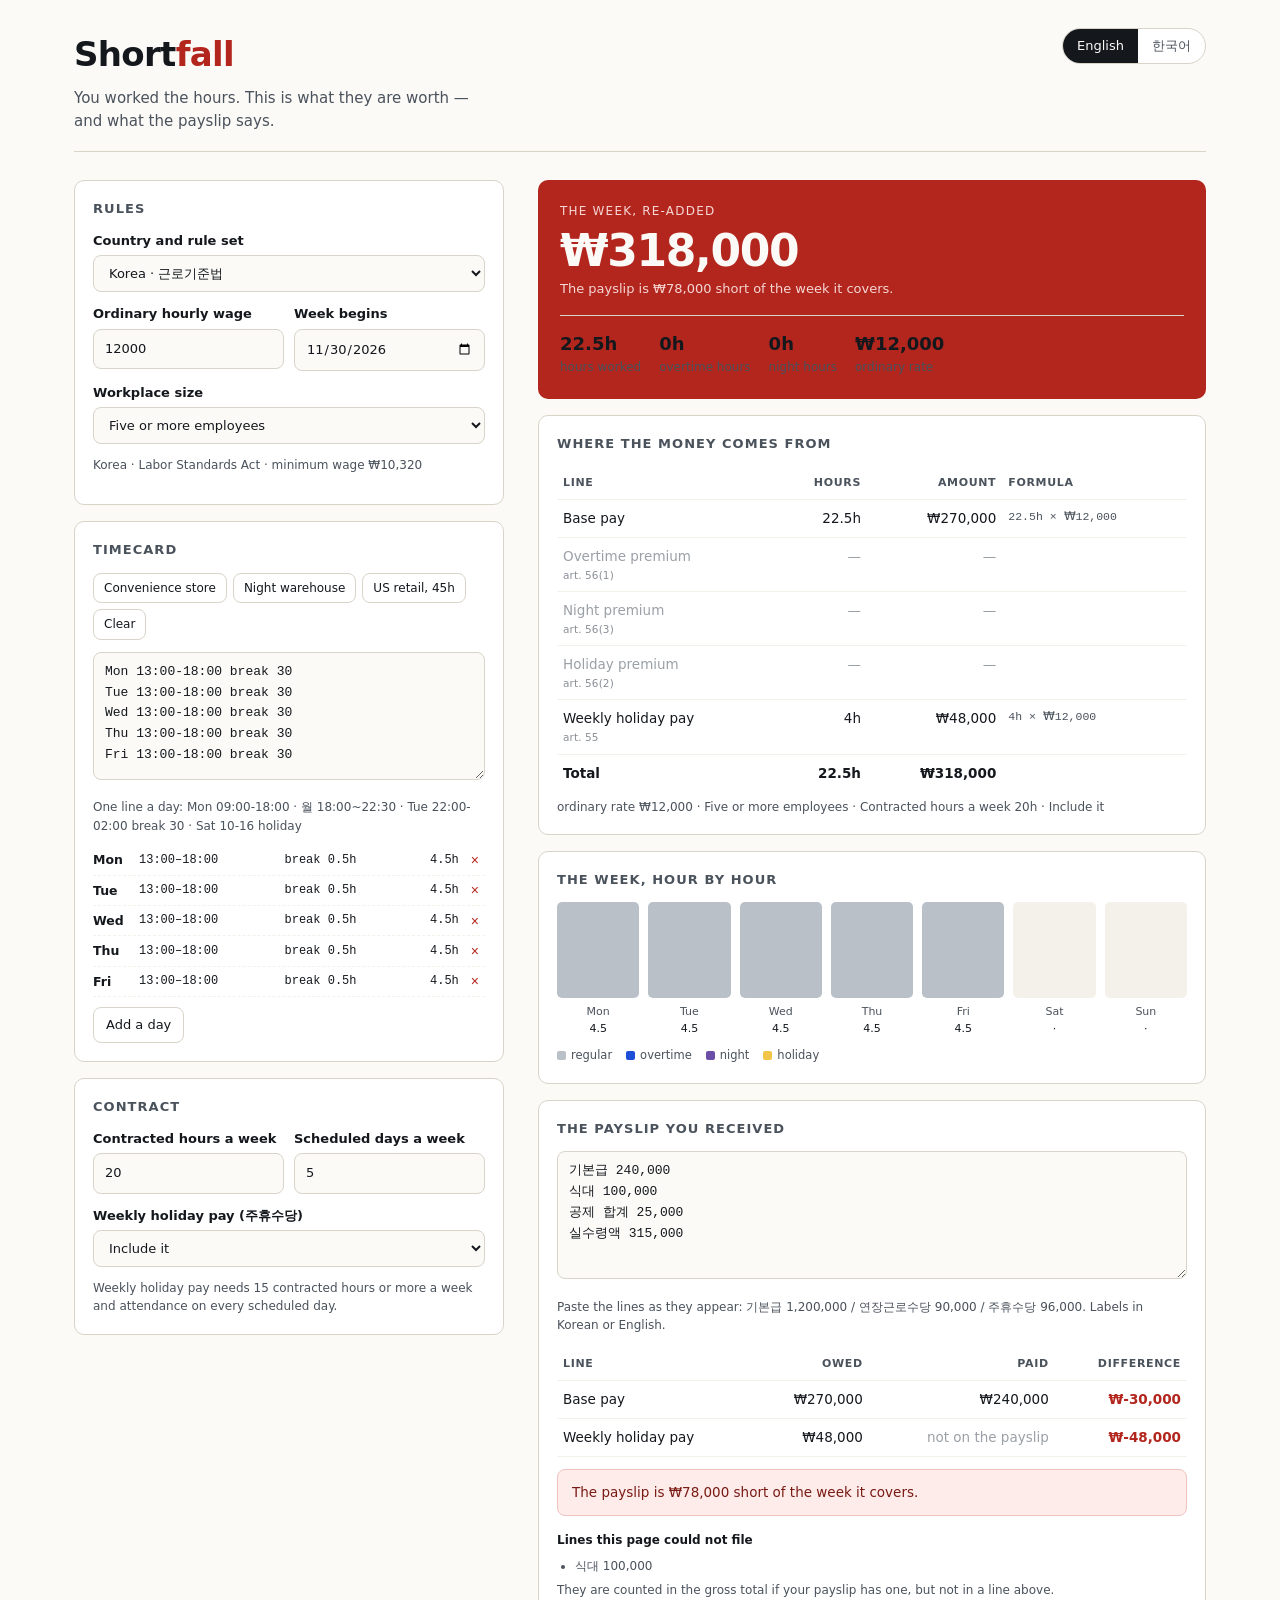
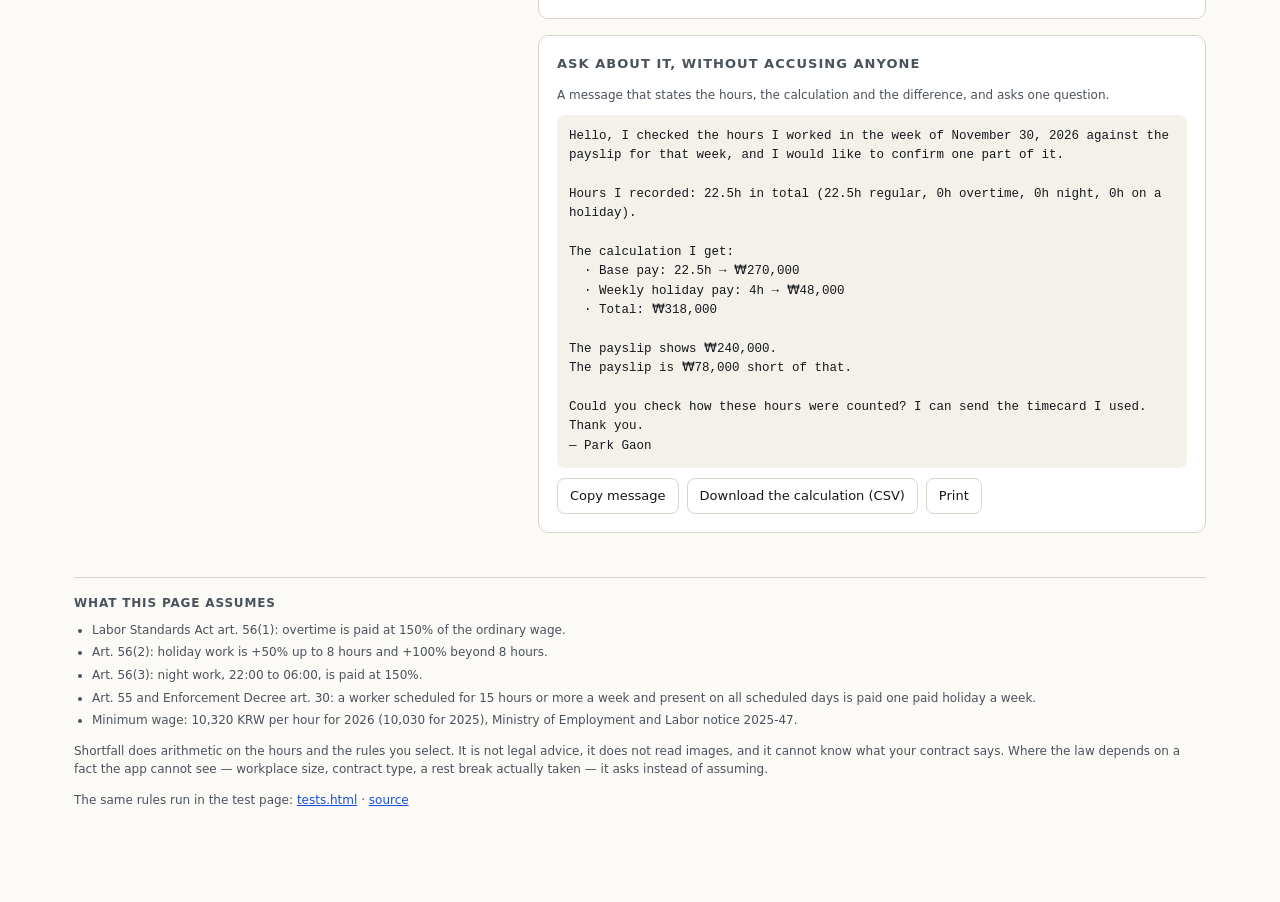
==== docs/index.html @ fe09cc5b "Bump module version after the payslip change deployed" ====
<!doctype html>
<html lang="en">
<head>
<meta charset="utf-8">
<meta name="viewport" content="width=device-width, initial-scale=1">
<title>Shortfall — the payslip, re-added</title>
<meta name="description" content="Check a week of hours against the payslip. Korea's Labor Standards Act and the US FLSA, computed in the browser, with the formula behind every number.">
<link rel="stylesheet" href="styles.css">
<link rel="icon" href="data:image/svg+xml,<svg xmlns='http://www.w3.org/2000/svg' viewBox='0 0 100 100'><rect width='100' height='100' fill='%2314181d'/><text x='50' y='72' font-size='64' text-anchor='middle' fill='%23f2c64a' font-family='monospace'>S</text></svg>">
</head>
<body>
<div class="wrap">

  <header class="top">
    <div class="brand">
      <h1>Short<span>fall</span></h1>
      <p data-t="tagline">You worked the hours. This is what they are worth — and what the payslip says.</p>
    </div>
    <div class="lang" role="group" aria-label="Language">
      <button type="button" data-lang="en" aria-pressed="true">English</button>
      <button type="button" data-lang="ko" aria-pressed="false">한국어</button>
    </div>
  </header>

  <main class="grid">

    <!-- ───────────── left: what happened ───────────── -->
    <div class="left">

      <section class="card">
        <h2 data-t="rules_title">Rules</h2>
        <label class="field">
          <strong data-t="country">Country and rule set</strong>
          <select id="country">
            <option value="kr">Korea · 근로기준법</option>
            <option value="us">United States · FLSA</option>
          </select>
        </label>
        <div class="row">
          <label class="field">
            <strong data-t="rate">Ordinary hourly wage</strong>
            <input id="rate" type="text" inputmode="decimal" value="12000" autocomplete="off">
          </label>
          <label class="field">
            <strong data-t="week_start">Week begins</strong>
            <input id="weekStart" type="date">
          </label>
        </div>
        <label class="field" id="sizeField">
          <strong data-t="size">Workplace size</strong>
          <select id="size">
            <option value="five" data-t-opt="size_five">Five or more employees</option>
            <option value="under" data-t-opt="size_under">Fewer than five</option>
          </select>
        </label>
        <p class="rules-note" id="rulesNote"></p>
      </section>

      <section class="card">
        <h2 data-t="timecard">Timecard</h2>
        <div class="presets">
          <button type="button" class="ghost" data-preset="store" data-t="preset_store">Convenience store</button>
          <button type="button" class="ghost" data-preset="night" data-t="preset_night">Night warehouse</button>
          <button type="button" class="ghost" data-preset="us" data-t="preset_us">US retail, 45h</button>
          <button type="button" class="ghost" data-preset="clear" data-t="preset_clear">Clear</button>
        </div>
        <label class="field">
          <textarea id="timecard" spellcheck="false" aria-label="Timecard"></textarea>
        </label>
        <p class="hint" data-t="timecard_hint">One line a day: Mon 09:00-18:00 · 월 18:00~22:30 · Tue 22:00-02:00 break 30 · Sat 10-16 holiday</p>
        <div class="problems" id="problems" aria-live="polite"></div>
        <div class="rows" id="rows"></div>
        <div class="actions">
          <button type="button" class="ghost" id="addRow" data-t="add_row">Add a day</button>
        </div>
      </section>

      <section class="card" id="contractCard">
        <h2 data-t="contract">Contract</h2>
        <div class="row">
          <label class="field">
            <strong data-t="contract_hours">Contracted hours a week</strong>
            <input id="contractHours" type="number" min="0" max="60" step="0.5" value="20">
          </label>
          <label class="field">
            <strong data-t="scheduled_days">Scheduled days a week</strong>
            <input id="scheduledDays" type="number" min="1" max="7" step="1" value="4">
          </label>
        </div>
        <label class="field" id="weeklyHolidayField">
          <strong data-t="weekly_holiday">Weekly holiday pay (주휴수당)</strong>
          <select id="weeklyHoliday">
            <option value="yes" data-t-opt="wh_yes">Include it</option>
            <option value="no" data-t-opt="wh_no">Not applicable to me</option>
          </select>
        </label>
        <p class="hint" data-t="contract_hint">Weekly holiday pay needs 15 contracted hours or more a week and attendance on every scheduled day.</p>
      </section>

    </div>

    <!-- ───────────── right: what it is worth ───────────── -->
    <div class="right">

      <div class="hero" id="hero">
        <div class="kicker" data-t="hero_kicker">The week, re-added</div>
        <div class="amount" id="heroAmount">—</div>
        <div class="sub" id="heroSub"></div>
        <div class="statline">
          <div><b id="statHours">—</b><span data-t="stat_hours">hours worked</span></div>
          <div><b id="statOt">—</b><span data-t="stat_ot">overtime hours</span></div>
          <div><b id="statNight">—</b><span data-t="stat_night">night hours</span></div>
          <div><b id="statRate">—</b><span data-t="stat_rate">ordinary rate</span></div>
        </div>
      </div>

      <div id="flags" style="margin-top:16px"></div>

      <section class="card" style="margin-top:16px">
        <h2 data-t="breakdown">Where the money comes from</h2>
        <table>
          <thead>
            <tr>
              <th data-t="th_line">Line</th>
              <th class="num" data-t="th_hours">Hours</th>
              <th class="num" data-t="th_amount">Amount</th>
              <th data-t="th_formula">Formula</th>
            </tr>
          </thead>
          <tbody id="breakdown"></tbody>
        </table>
        <p class="hint" id="assumptionsLine"></p>
      </section>

      <section class="card">
        <h2 data-t="week_chart">The week, hour by hour</h2>
        <div class="days" id="days"></div>
        <div class="legend">
          <span style="--c:#b9c0c8" data-t="leg_regular">regular</span>
          <span style="--c:#1d4ed8" data-t="leg_overtime">overtime</span>
          <span style="--c:#6b4ea8" data-t="leg_night">night</span>
          <span style="--c:#f2c64a" data-t="leg_holiday">holiday</span>
        </div>
      </section>

      <section class="card">
        <h2 data-t="payslip">The payslip you received</h2>
        <label class="field">
          <textarea id="payslip" spellcheck="false" aria-label="Payslip"></textarea>
        </label>
        <p class="hint" data-t="payslip_hint">Paste the lines as they appear: 기본급 1,200,000 / 연장근로수당 90,000 / 주휴수당 96,000. Labels in Korean or English.</p>
        <div id="compareWrap"></div>
        <div id="unreadWrap"></div>
      </section>

      <section class="card">
        <h2 data-t="message">Ask about it, without accusing anyone</h2>
        <p class="hint" data-t="message_hint">A message that states the hours, the calculation and the difference, and asks one question.</p>
        <div class="letter" id="letter"></div>
        <div class="actions">
          <button type="button" class="ghost" id="copyLetter" data-t="copy">Copy message</button>
          <button type="button" class="ghost" id="downloadCsv" data-t="csv">Download the calculation (CSV)</button>
          <button type="button" class="ghost" id="printPage" data-t="print">Print</button>
        </div>
      </section>

    </div>
  </main>

  <footer class="foot">
    <h3 data-t="assumptions">What this page assumes</h3>
    <ul id="citations"></ul>
    <p data-t="limits">Shortfall does arithmetic on the hours and the rules you select. It is not legal advice, it does not read images, and it cannot know what your contract says. Where the law depends on a fact the app cannot see — workplace size, contract type, a rest break actually taken — it asks instead of assuming.</p>
    <p><span data-t="tests_label">The same rules run in the test page:</span> <a href="tests.html">tests.html</a> · <a href="https://github.com/qkrrkdhzdl-arch/shortfall">source</a></p>
  </footer>
</div>

<script type="module" src="app.js?v=5"></script>
</body>
</html>
---- docs/styles.css ----
:root {
  --paper: #fbfaf7;
  --paper-2: #f4f1ea;
  --ink: #14181d;
  --ink-soft: #4a525c;
  --rule: #d9d4c8;
  --accent: #1d4ed8;
  --amber: #f2c64a;
  --bad: #b3261e;
  --bad-soft: #fdecea;
  --good: #1b6b45;
  --good-soft: #e8f3ec;
  --radius: 10px;
  --mono: ui-monospace, "SFMono-Regular", "JetBrains Mono", Menlo, Consolas, monospace;
}

* { box-sizing: border-box; }

html, body {
  margin: 0;
  background: var(--paper);
  color: var(--ink);
  font-family: "Inter", "Pretendard", "Apple SD Gothic Neo", "Noto Sans KR", system-ui, -apple-system, sans-serif;
  font-size: 15px;
  line-height: 1.55;
  -webkit-font-smoothing: antialiased;
}

a { color: var(--accent); }

.wrap { max-width: 1180px; margin: 0 auto; padding: 28px 24px 80px; }

/* header */
.top { display: flex; align-items: flex-start; justify-content: space-between; gap: 24px; border-bottom: 1px solid var(--rule); padding-bottom: 18px; }
.brand h1 { margin: 0; font-size: 34px; letter-spacing: -0.02em; font-weight: 700; }
.brand h1 span { color: var(--bad); }
.brand p { margin: 6px 0 0; color: var(--ink-soft); max-width: 44ch; }
.lang { display: inline-flex; border: 1px solid var(--rule); border-radius: 999px; overflow: hidden; background: #fff; }
.lang button { border: 0; background: transparent; padding: 7px 14px; font: inherit; font-size: 13px; cursor: pointer; color: var(--ink-soft); }
.lang button[aria-pressed="true"] { background: var(--ink); color: var(--paper); }

/* layout */
.grid { display: grid; grid-template-columns: 430px minmax(0, 1fr); gap: 34px; margin-top: 28px; align-items: start; }
@media (max-width: 980px) { .grid { grid-template-columns: 1fr; } }

.card { background: #fff; border: 1px solid var(--rule); border-radius: var(--radius); padding: 18px; }
.card + .card { margin-top: 16px; }
.card h2 { font-size: 13px; text-transform: uppercase; letter-spacing: 0.08em; color: var(--ink-soft); margin: 0 0 12px; font-weight: 600; }

label.field { display: block; margin-bottom: 12px; font-size: 13px; color: var(--ink-soft); }
label.field strong { display: block; color: var(--ink); font-weight: 600; font-size: 13px; margin-bottom: 4px; }
input[type="text"], input[type="number"], input[type="date"], select, textarea {
  width: 100%; border: 1px solid var(--rule); border-radius: 8px; background: var(--paper);
  padding: 9px 11px; font: inherit; color: var(--ink);
}
textarea { font-family: var(--mono); font-size: 13px; line-height: 1.6; resize: vertical; min-height: 128px; }
input:focus, select:focus, textarea:focus { outline: 2px solid var(--accent); outline-offset: 1px; background: #fff; }

.row { display: grid; grid-template-columns: 1fr 1fr; gap: 10px; }
.row-3 { display: grid; grid-template-columns: 1fr 1fr 1fr; gap: 10px; }

button.primary {
  width: 100%; border: 0; background: var(--ink); color: var(--paper); font: inherit; font-weight: 600;
  padding: 11px 14px; border-radius: 8px; cursor: pointer;
}
button.primary:hover { background: #000; }
button.ghost { border: 1px solid var(--rule); background: #fff; color: var(--ink); font: inherit; padding: 7px 12px; border-radius: 8px; cursor: pointer; font-size: 13px; }
button.ghost:hover { border-color: var(--ink); }
button.link { border: 0; background: none; color: var(--accent); font: inherit; font-size: 13px; cursor: pointer; padding: 0; text-decoration: underline; }
.actions { display: flex; gap: 8px; flex-wrap: wrap; margin-top: 10px; }

.presets { display: flex; gap: 6px; flex-wrap: wrap; margin-bottom: 12px; }
.presets button { font-size: 12px; padding: 5px 10px; }

/* summary */
.summary { position: sticky; top: 16px; }
.hero { background: var(--ink); color: var(--paper); border-radius: var(--radius); padding: 22px; }
.hero .kicker { font-size: 12px; letter-spacing: 0.1em; text-transform: uppercase; color: #c9c2b2; }
.hero .amount { font-size: 44px; font-weight: 700; letter-spacing: -0.03em; line-height: 1.1; margin: 6px 0 4px; font-variant-numeric: tabular-nums; }
.hero .sub { color: #cfc7b6; font-size: 13px; }
.hero.short { background: var(--bad); }
.hero.short .kicker, .hero.short .sub { color: #f6d7d4; }

.statline { display: flex; gap: 18px; flex-wrap: wrap; margin-top: 16px; border-top: 1px solid var(--rule); padding-top: 14px; }
.statline div { font-size: 12px; color: var(--ink-soft); }
.statline b { display: block; font-size: 18px; color: var(--ink); font-variant-numeric: tabular-nums; }

/* tables */
table { width: 100%; border-collapse: collapse; font-size: 13.5px; }
th, td { text-align: left; padding: 8px 6px; border-bottom: 1px solid var(--paper-2); vertical-align: top; }
th { font-size: 11px; letter-spacing: 0.06em; text-transform: uppercase; color: var(--ink-soft); font-weight: 600; }
td.num, th.num { text-align: right; font-variant-numeric: tabular-nums; }
td.formula { font-family: var(--mono); font-size: 11.5px; color: var(--ink-soft); }
tr.total td { font-weight: 700; border-top: 1px solid var(--ink); border-bottom: 0; }
tr.zero td { color: #9aa0a6; }

/* day bars */
.days { display: grid; grid-template-columns: repeat(7, 1fr); gap: 9px; margin-top: 6px; }
.day { text-align: center; }
.day .bar { height: 96px; display: flex; flex-direction: column-reverse; border-radius: 5px; overflow: hidden; background: var(--paper-2); position: relative; }
.day .bar i { display: block; }
.day .lbl { font-size: 11px; color: var(--ink-soft); margin-top: 5px; }
.day .hrs { font-size: 11px; font-variant-numeric: tabular-nums; color: var(--ink); }
.seg-regular { background: #b9c0c8; }
.seg-overtime { background: var(--accent); }
.seg-night { background: #6b4ea8; }
.seg-holiday { background: var(--amber); }
.legend { display: flex; gap: 14px; flex-wrap: wrap; font-size: 11.5px; color: var(--ink-soft); margin-top: 10px; }
.legend span::before { content: ""; display: inline-block; width: 9px; height: 9px; border-radius: 2px; margin-right: 5px; vertical-align: -1px; background: var(--c); }

/* flags */
.flag { border-left: 3px solid var(--amber); background: #fffaf0; padding: 9px 12px; border-radius: 0 8px 8px 0; font-size: 13px; margin-bottom: 8px; }
.flag.warn { border-color: var(--bad); background: var(--bad-soft); }
.flag.info { border-color: var(--accent); background: #eef2fe; }

/* parsed rows */
.rows { margin-top: 10px; }
.rowitem { display: grid; grid-template-columns: 40px 1fr 1fr auto auto; gap: 6px; align-items: center; font-size: 12.5px; padding: 5px 0; border-bottom: 1px dashed var(--paper-2); }
.rowitem .d { font-weight: 600; }
.rowitem .mono { font-family: var(--mono); font-size: 12px; }
.rowitem .x { border: 0; background: none; color: var(--bad); cursor: pointer; font-size: 14px; }
.problems { font-size: 12px; color: var(--bad); margin-top: 8px; }
.hint { font-size: 12px; color: var(--ink-soft); margin: 6px 0 0; }
.hidden { display: none !important; }

.banner { border-radius: 8px; padding: 12px 14px; font-size: 13.5px; margin-top: 12px; }
.banner.bad { background: var(--bad-soft); color: #7a1a14; border: 1px solid #f0c4bf; }
.banner.good { background: var(--good-soft); color: var(--good); border: 1px solid #bfdcc9; }

.letter { font-family: var(--mono); font-size: 12.5px; white-space: pre-wrap; background: var(--paper-2); border-radius: 8px; padding: 12px; margin-top: 10px; }

footer.foot { margin-top: 44px; border-top: 1px solid var(--rule); padding-top: 16px; font-size: 12px; color: var(--ink-soft); }
footer.foot h3 { font-size: 12px; text-transform: uppercase; letter-spacing: 0.07em; margin: 0 0 8px; }
footer.foot ul { margin: 0; padding-left: 18px; }
footer.foot li { margin-bottom: 4px; }

.rules-note { font-size: 12px; color: var(--ink-soft); }

@media print {
  .top, .left, .actions, .lang, .presets { display: none !important; }
  .grid { display: block; }
  .summary { position: static; }
  body { background: #fff; }
}

small.cite { display: block; font-size: 10.5px; color: #8a8f96; letter-spacing: 0.01em; }
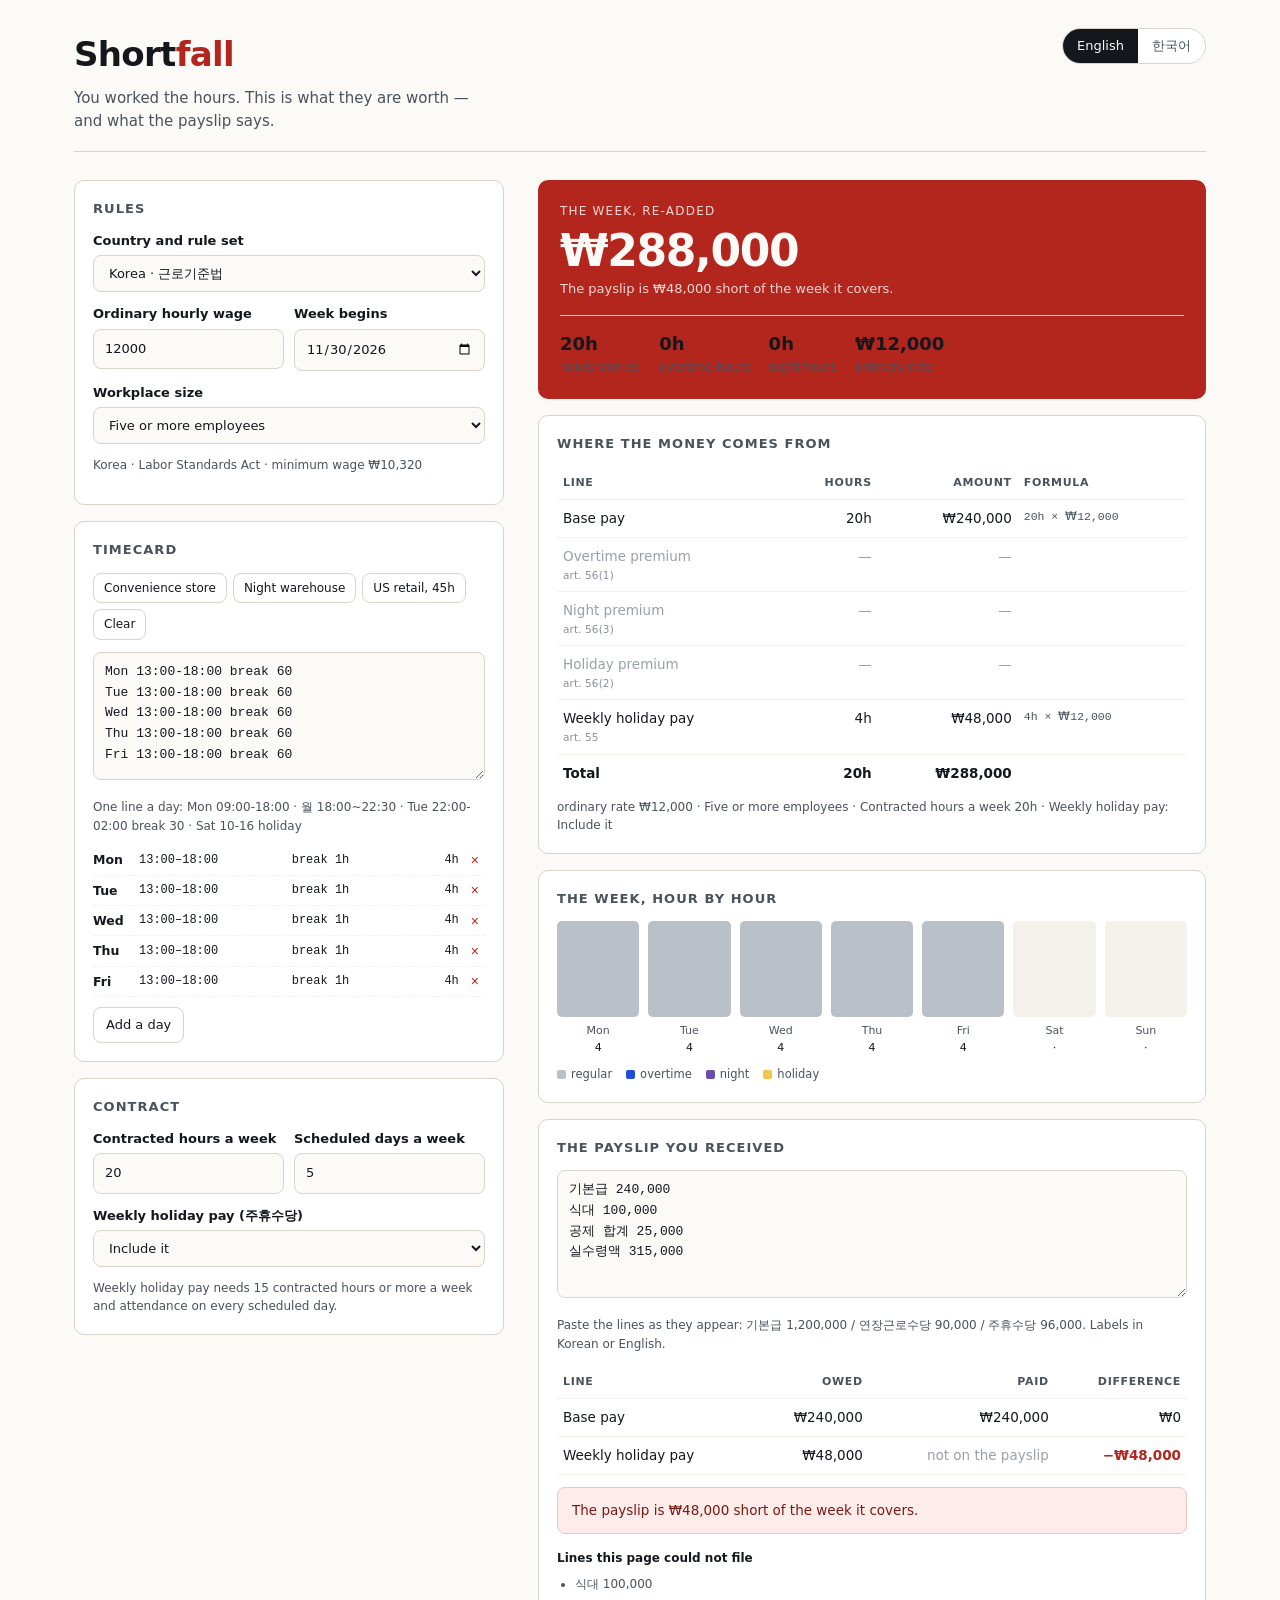
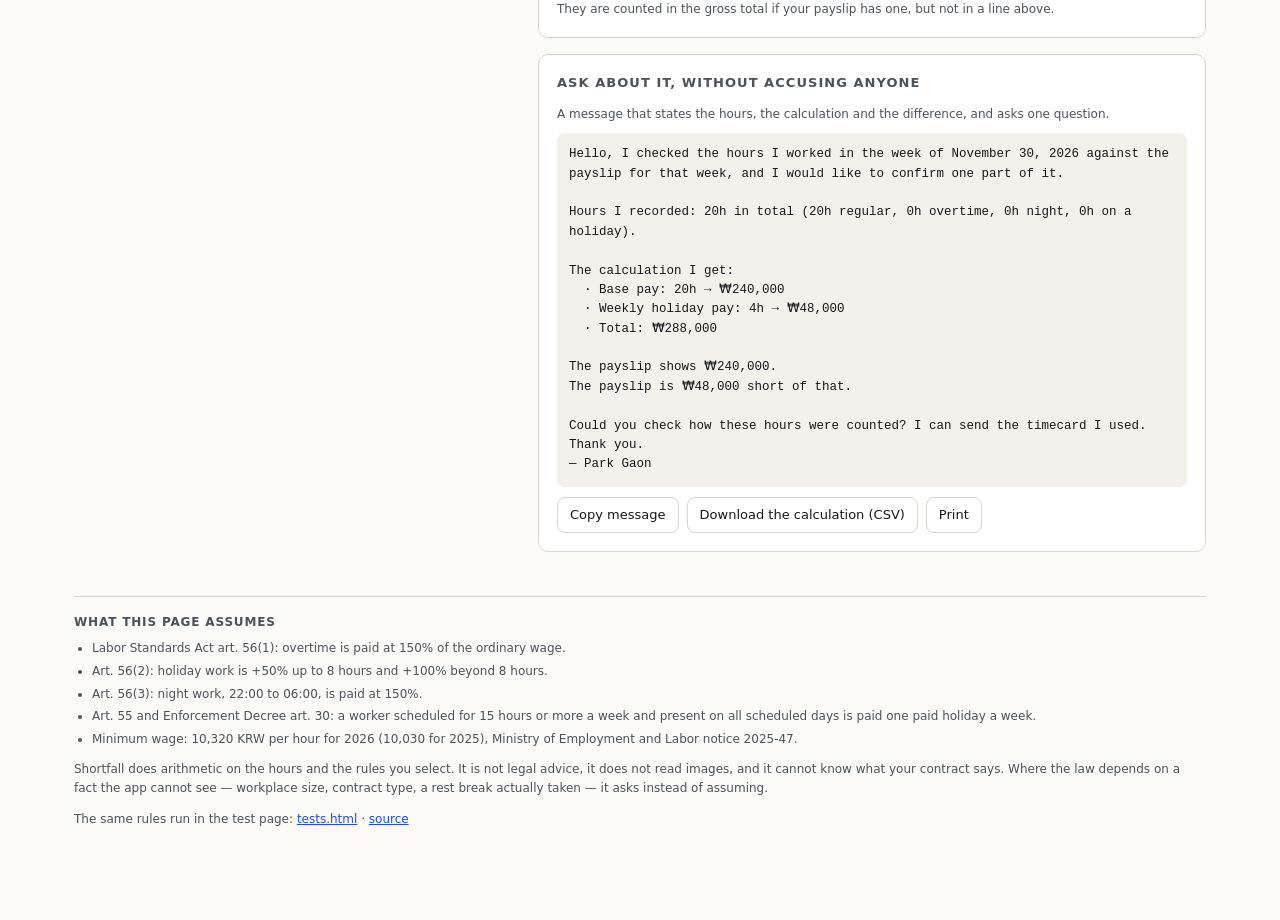
==== commit fc8fb773: "A four-hour shift with a recorded hour of rest; signed amounts" ====
--- a/docs/index.html
+++ b/docs/index.html
@@ -175,6 +175,6 @@
   </footer>
 </div>
 
-<script type="module" src="app.js?v=5"></script>
+<script type="module" src="app.js?v=6"></script>
 </body>
 </html>
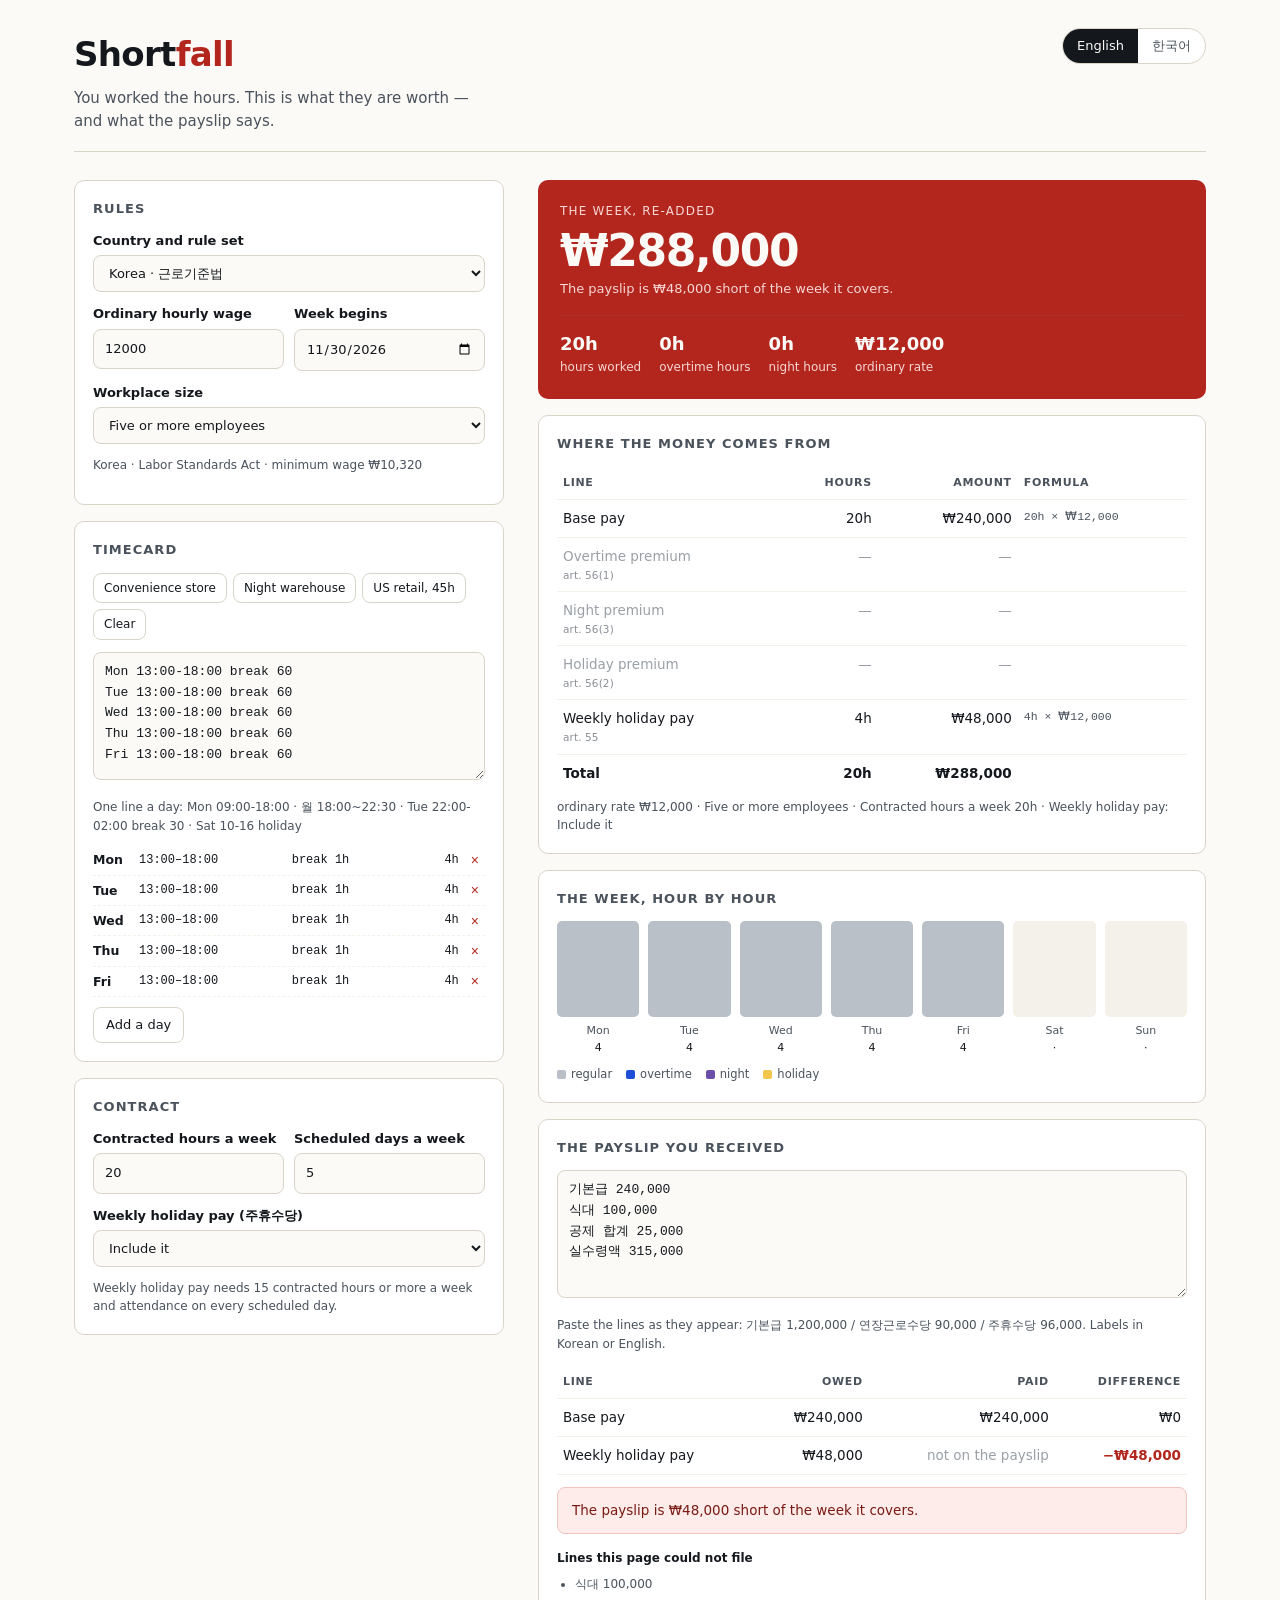
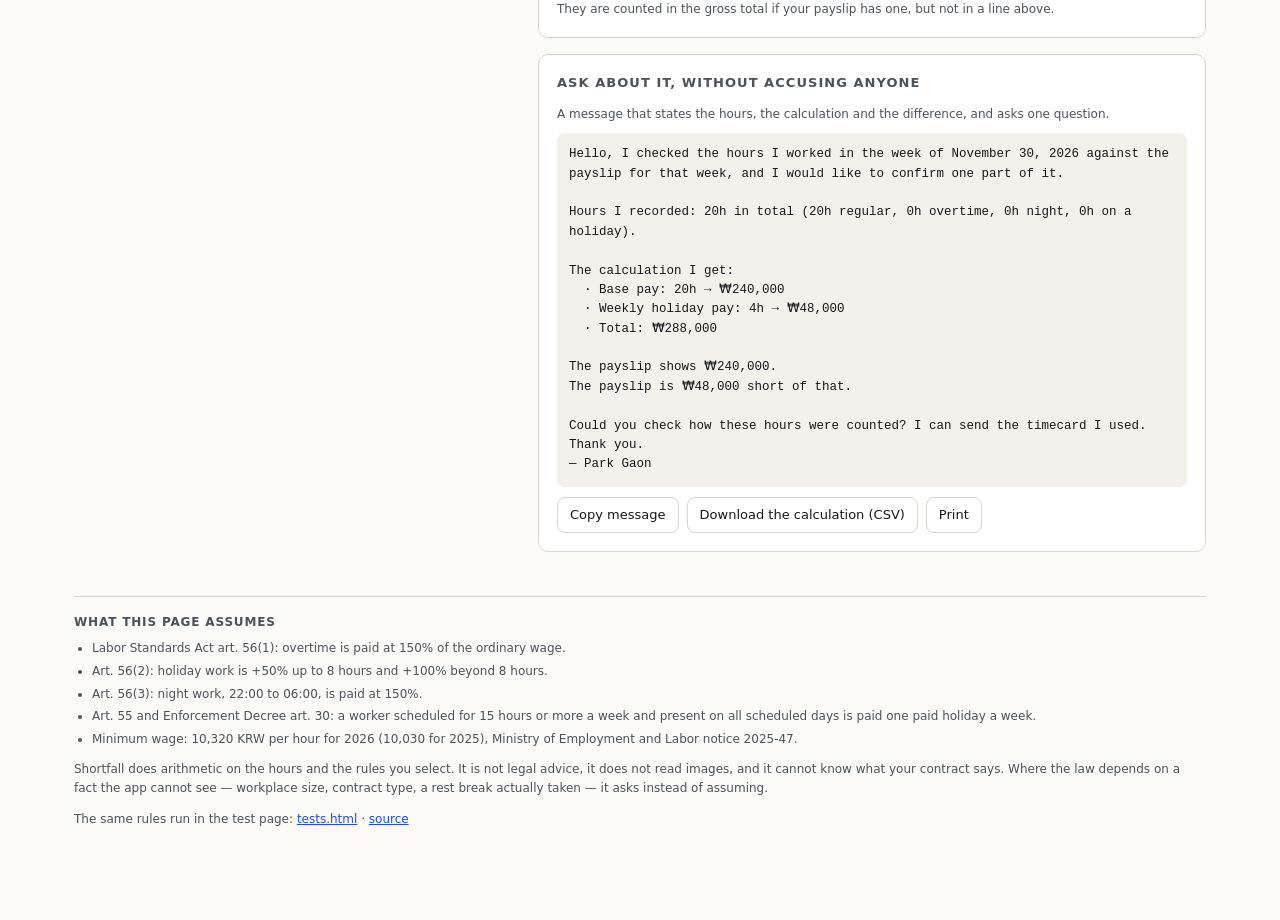
==== commit ebba844b: "Keep the statline legible on the red card" ====
--- a/docs/index.html
+++ b/docs/index.html
@@ -175,6 +175,6 @@
   </footer>
 </div>
 
-<script type="module" src="app.js?v=6"></script>
+<script type="module" src="app.js?v=7"></script>
 </body>
 </html>
--- a/docs/styles.css
+++ b/docs/styles.css
@@ -80,6 +80,9 @@
 .hero .sub { color: #cfc7b6; font-size: 13px; }
 .hero.short { background: var(--bad); }
 .hero.short .kicker, .hero.short .sub { color: #f6d7d4; }
+.hero.short .statline { border-top-color: #a8322a; }
+.hero.short .statline div { color: #f6d7d4; }
+.hero.short .statline b { color: var(--paper); }
 
 .statline { display: flex; gap: 18px; flex-wrap: wrap; margin-top: 16px; border-top: 1px solid var(--rule); padding-top: 14px; }
 .statline div { font-size: 12px; color: var(--ink-soft); }
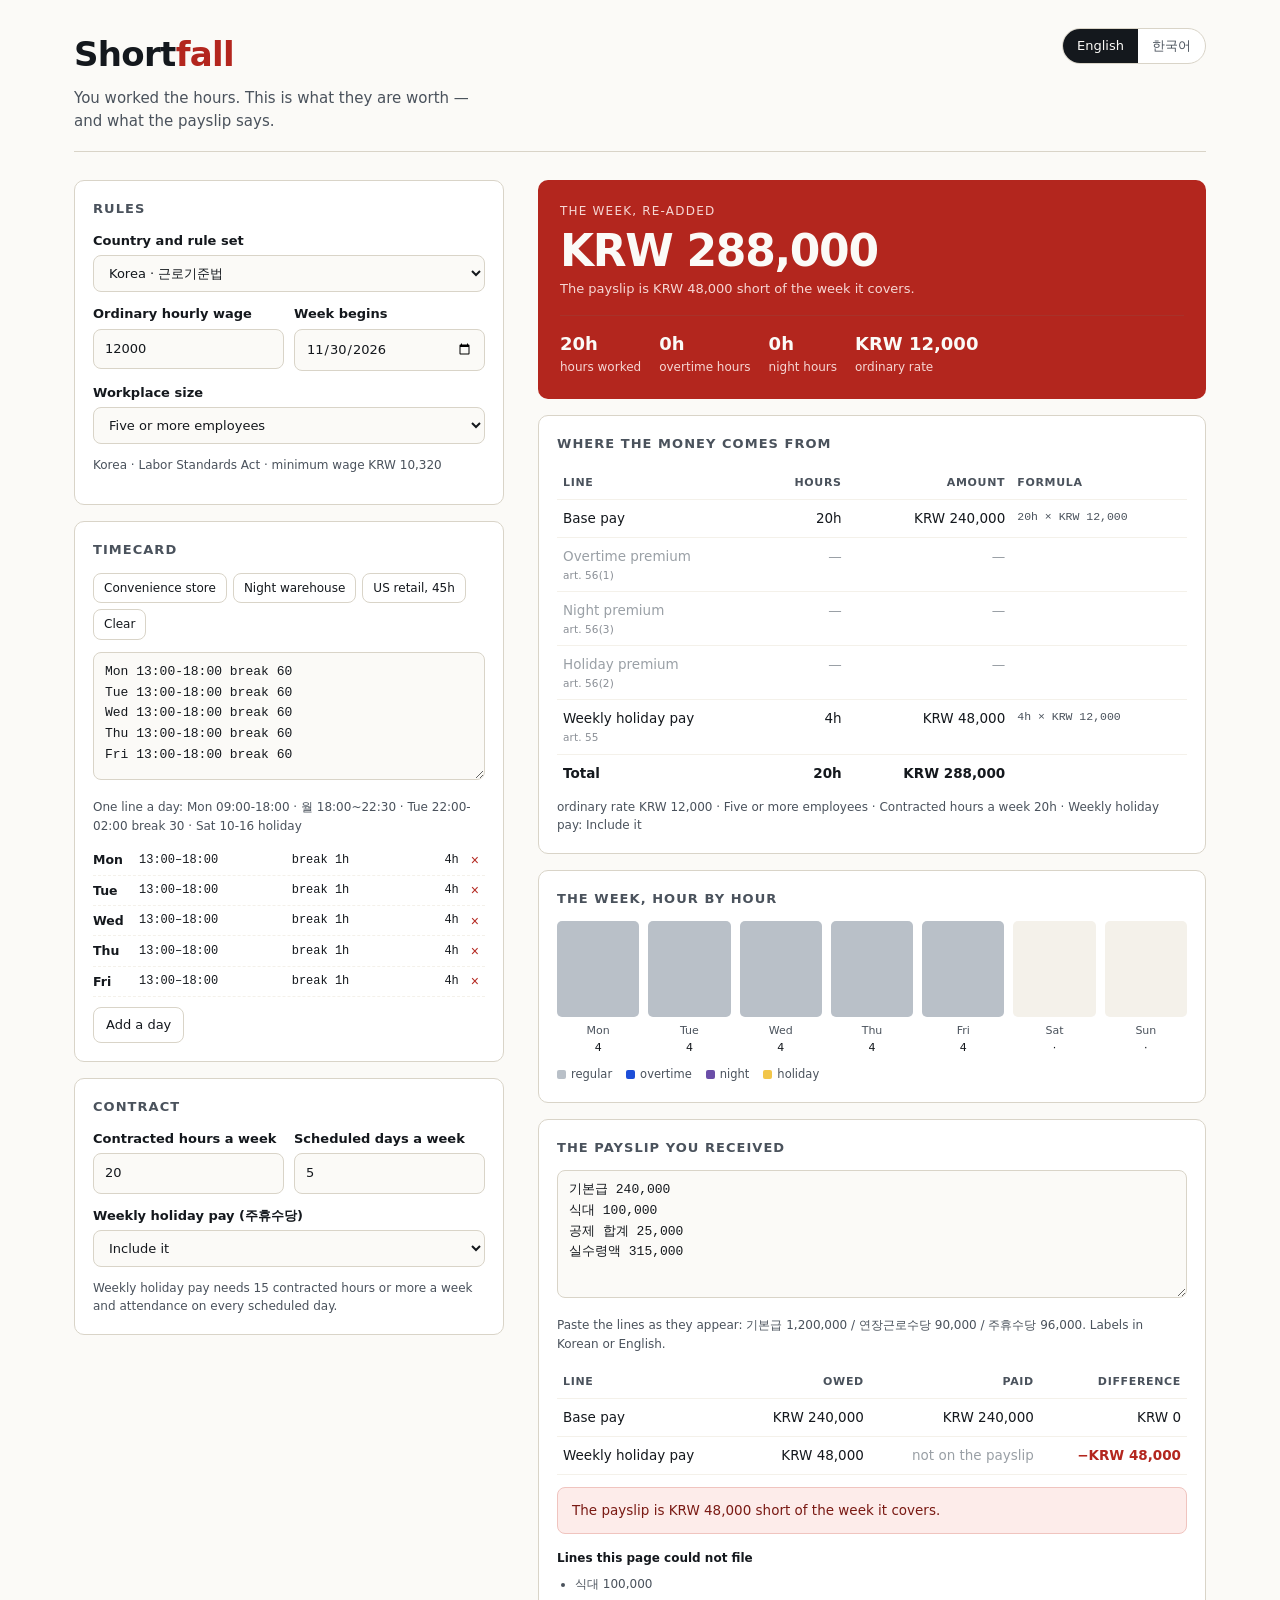
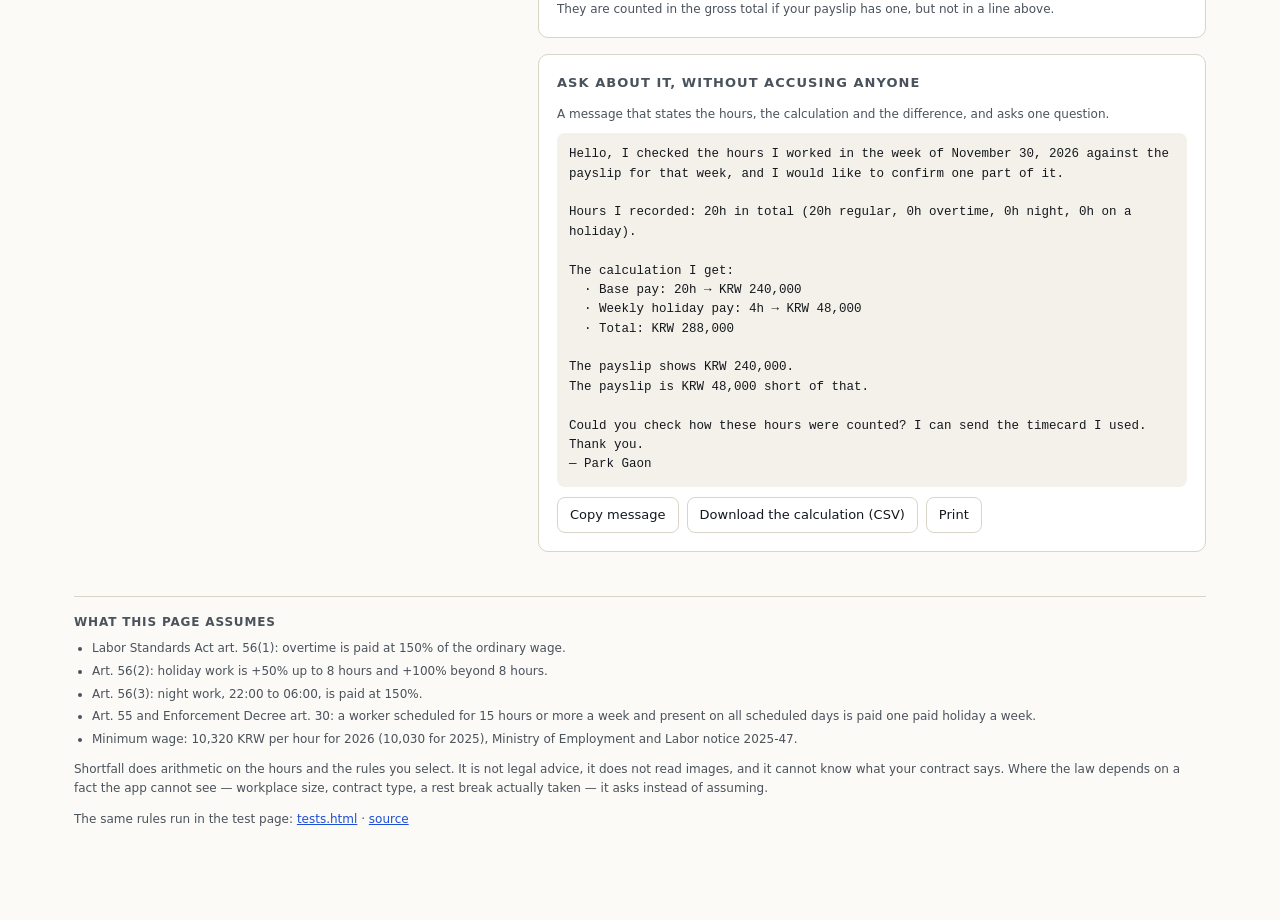
==== commit 3e95924f: "Write the currency instead of relying on a won glyph" ====
--- a/docs/index.html
+++ b/docs/index.html
@@ -5,7 +5,7 @@
 <meta name="viewport" content="width=device-width, initial-scale=1">
 <title>Shortfall — the payslip, re-added</title>
 <meta name="description" content="Check a week of hours against the payslip. Korea's Labor Standards Act and the US FLSA, computed in the browser, with the formula behind every number.">
-<link rel="stylesheet" href="styles.css">
+<link rel="stylesheet" href="styles.css?v=8">
 <link rel="icon" href="data:image/svg+xml,<svg xmlns='http://www.w3.org/2000/svg' viewBox='0 0 100 100'><rect width='100' height='100' fill='%2314181d'/><text x='50' y='72' font-size='64' text-anchor='middle' fill='%23f2c64a' font-family='monospace'>S</text></svg>">
 </head>
 <body>
@@ -175,6 +175,6 @@
   </footer>
 </div>
 
-<script type="module" src="app.js?v=7"></script>
+<script type="module" src="app.js?v=8"></script>
 </body>
 </html>
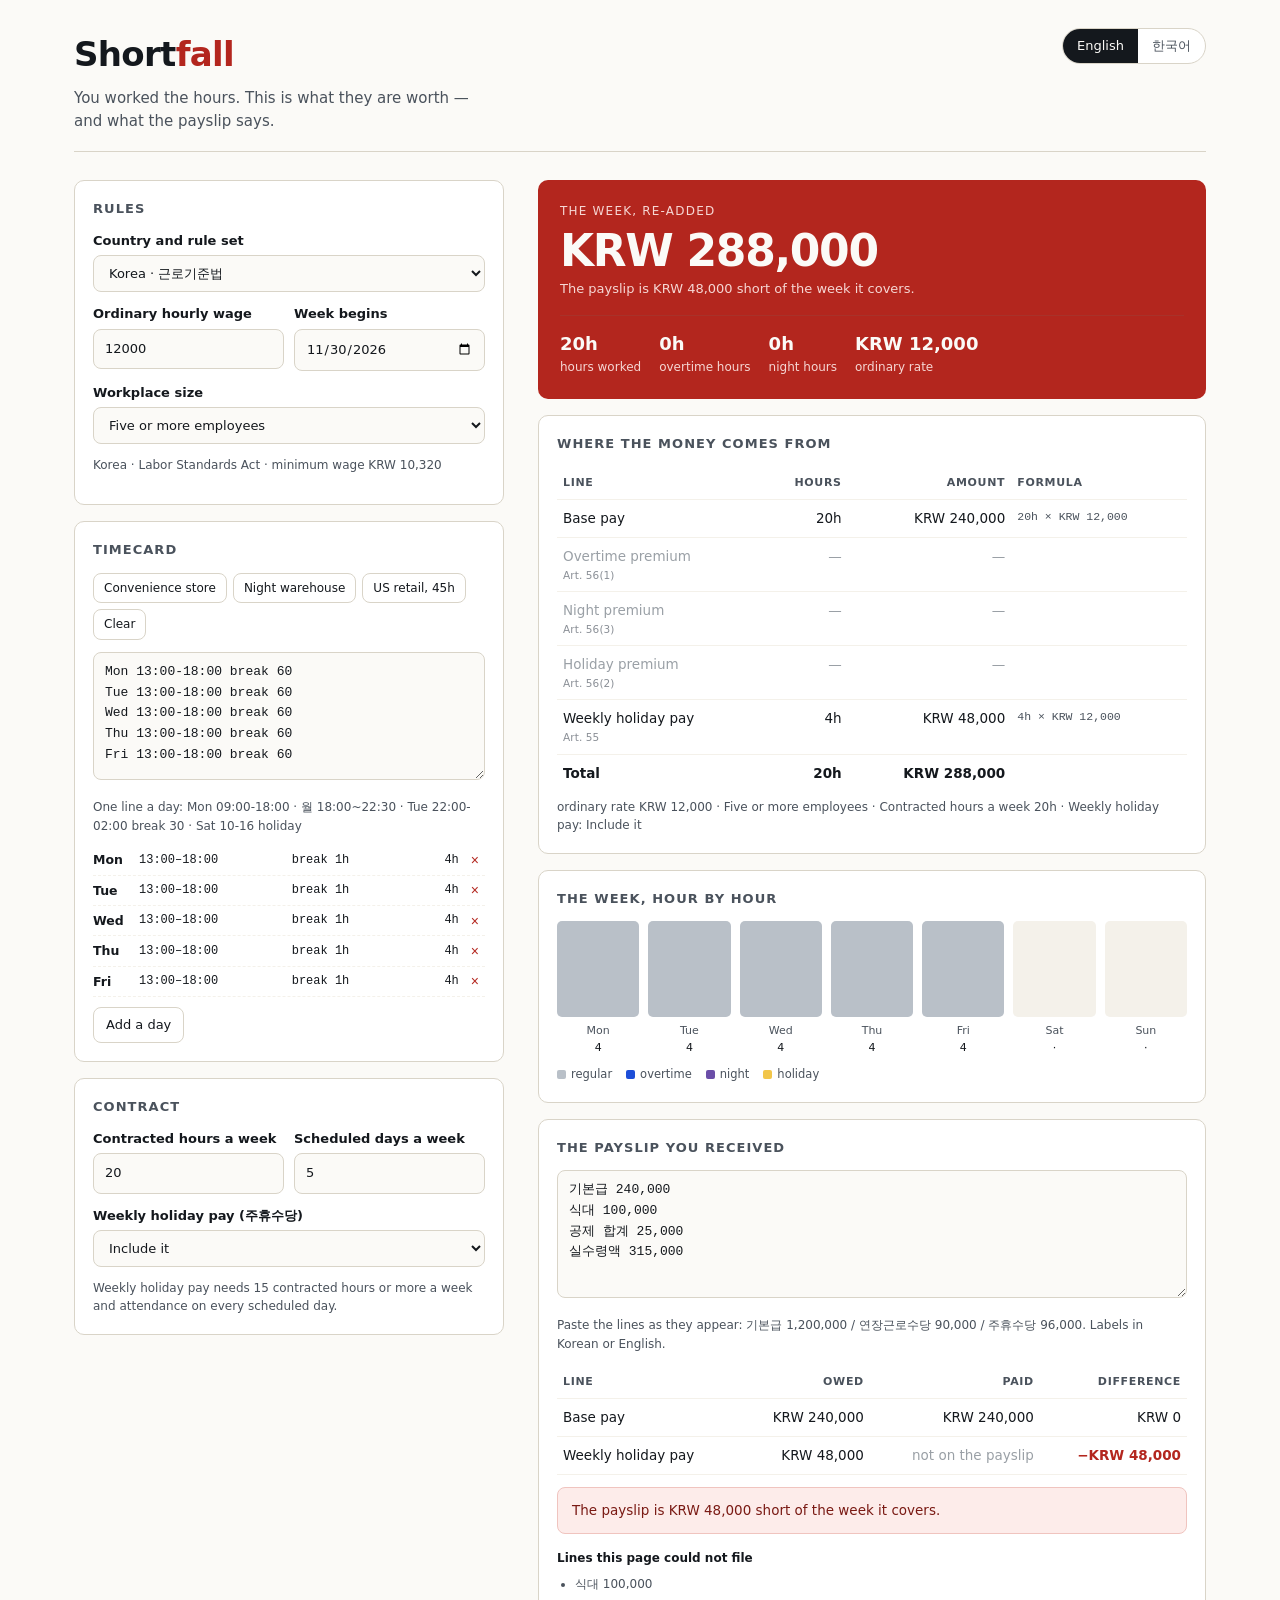
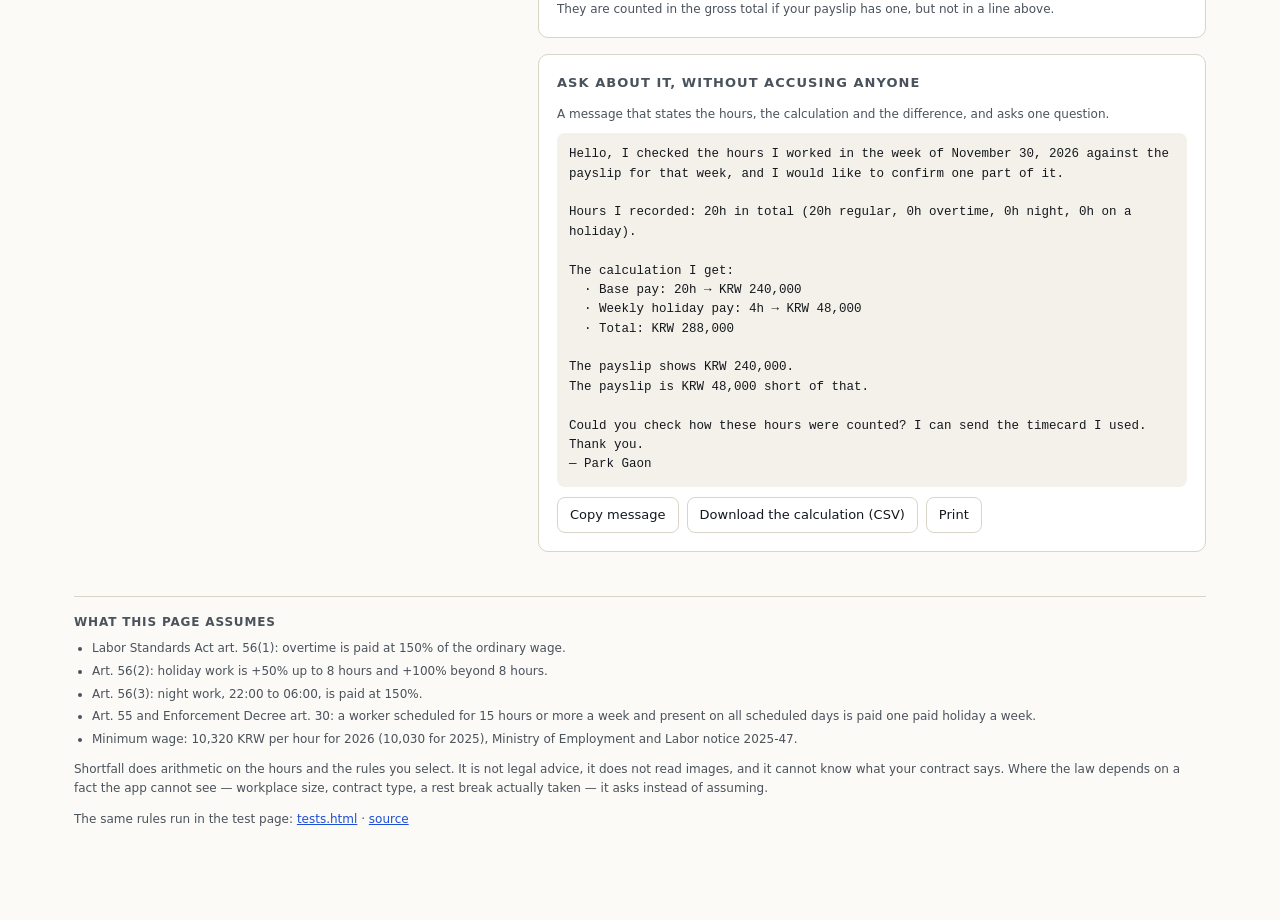
==== commit f3a50faa: "Cite the article in the language the page is in" ====
--- a/docs/index.html
+++ b/docs/index.html
@@ -5,7 +5,7 @@
 <meta name="viewport" content="width=device-width, initial-scale=1">
 <title>Shortfall — the payslip, re-added</title>
 <meta name="description" content="Check a week of hours against the payslip. Korea's Labor Standards Act and the US FLSA, computed in the browser, with the formula behind every number.">
-<link rel="stylesheet" href="styles.css?v=8">
+<link rel="stylesheet" href="styles.css?v=10">
 <link rel="icon" href="data:image/svg+xml,<svg xmlns='http://www.w3.org/2000/svg' viewBox='0 0 100 100'><rect width='100' height='100' fill='%2314181d'/><text x='50' y='72' font-size='64' text-anchor='middle' fill='%23f2c64a' font-family='monospace'>S</text></svg>">
 </head>
 <body>
@@ -175,6 +175,6 @@
   </footer>
 </div>
 
-<script type="module" src="app.js?v=8"></script>
+<script type="module" src="app.js?v=10"></script>
 </body>
 </html>
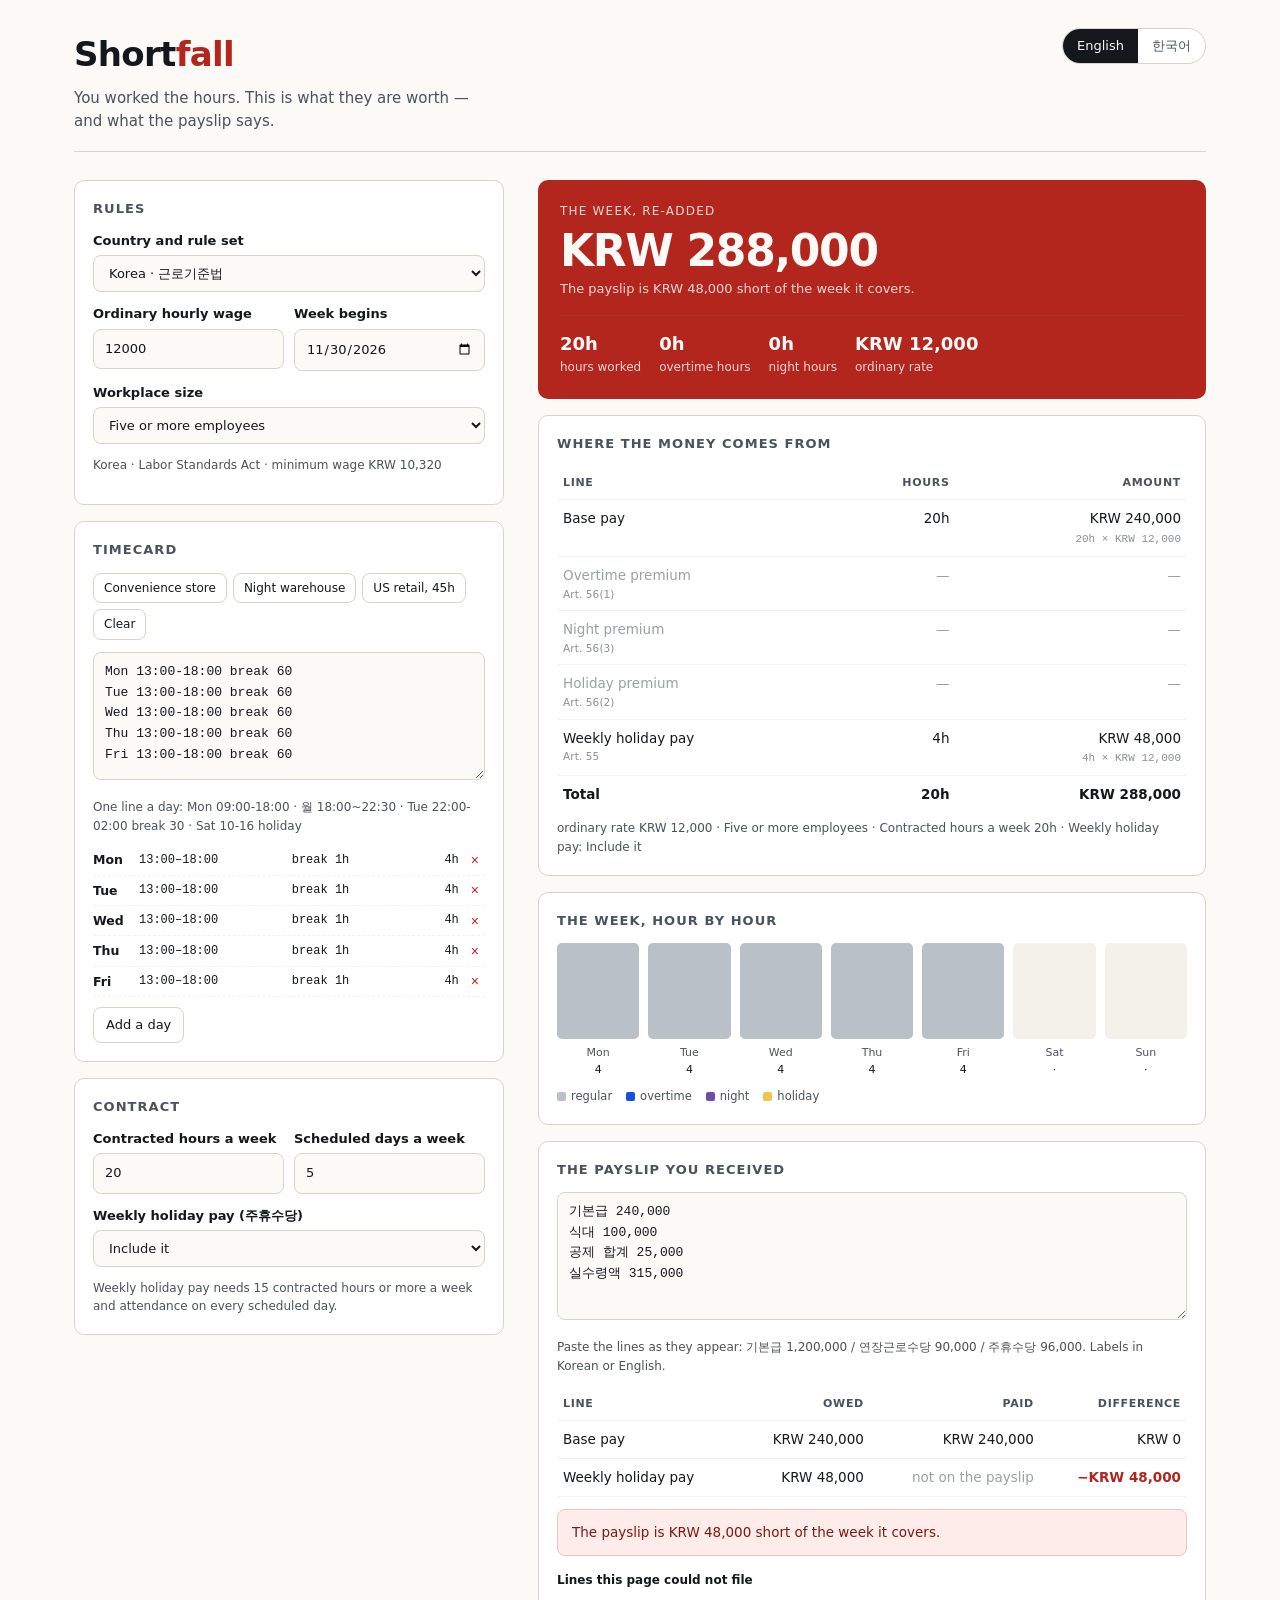
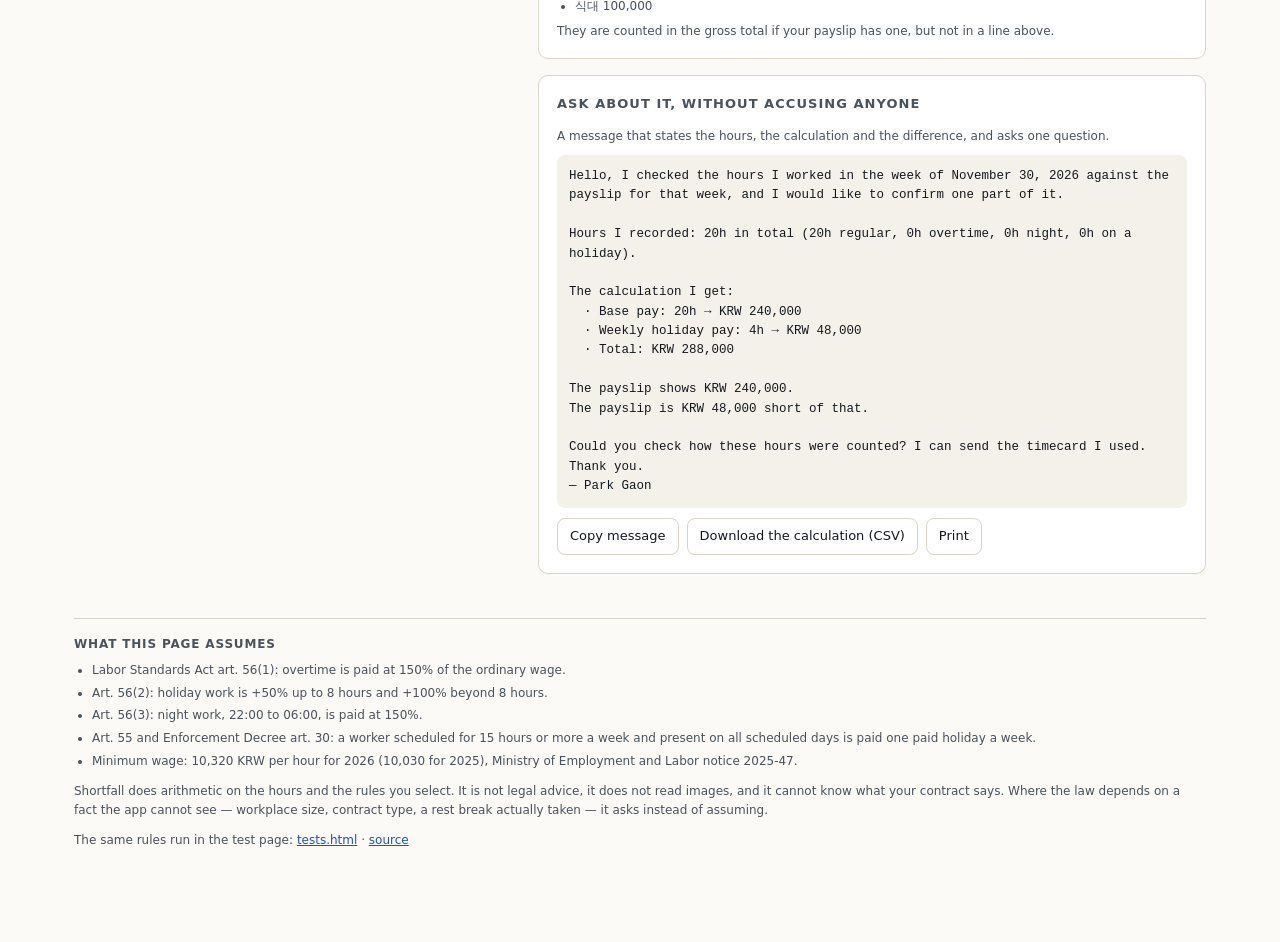
==== commit 5f97f9dc: "Put each formula under its amount instead of in a squeezed column" ====
--- a/docs/index.html
+++ b/docs/index.html
@@ -5,7 +5,7 @@
 <meta name="viewport" content="width=device-width, initial-scale=1">
 <title>Shortfall — the payslip, re-added</title>
 <meta name="description" content="Check a week of hours against the payslip. Korea's Labor Standards Act and the US FLSA, computed in the browser, with the formula behind every number.">
-<link rel="stylesheet" href="styles.css?v=10">
+<link rel="stylesheet" href="styles.css?v=11">
 <link rel="icon" href="data:image/svg+xml,<svg xmlns='http://www.w3.org/2000/svg' viewBox='0 0 100 100'><rect width='100' height='100' fill='%2314181d'/><text x='50' y='72' font-size='64' text-anchor='middle' fill='%23f2c64a' font-family='monospace'>S</text></svg>">
 </head>
 <body>
@@ -124,7 +124,6 @@
               <th data-t="th_line">Line</th>
               <th class="num" data-t="th_hours">Hours</th>
               <th class="num" data-t="th_amount">Amount</th>
-              <th data-t="th_formula">Formula</th>
             </tr>
           </thead>
           <tbody id="breakdown"></tbody>
@@ -175,6 +174,6 @@
   </footer>
 </div>
 
-<script type="module" src="app.js?v=10"></script>
+<script type="module" src="app.js?v=11"></script>
 </body>
 </html>
--- a/docs/styles.css
+++ b/docs/styles.css
@@ -94,6 +94,7 @@
 th { font-size: 11px; letter-spacing: 0.06em; text-transform: uppercase; color: var(--ink-soft); font-weight: 600; }
 td.num, th.num { text-align: right; font-variant-numeric: tabular-nums; }
 td.formula { font-family: var(--mono); font-size: 11.5px; color: var(--ink-soft); }
+span.formula { display: block; font-family: var(--mono); font-size: 11px; color: #8a8f96; margin-top: 2px; font-weight: 400; }
 tr.total td { font-weight: 700; border-top: 1px solid var(--ink); border-bottom: 0; }
 tr.zero td { color: #9aa0a6; }
 
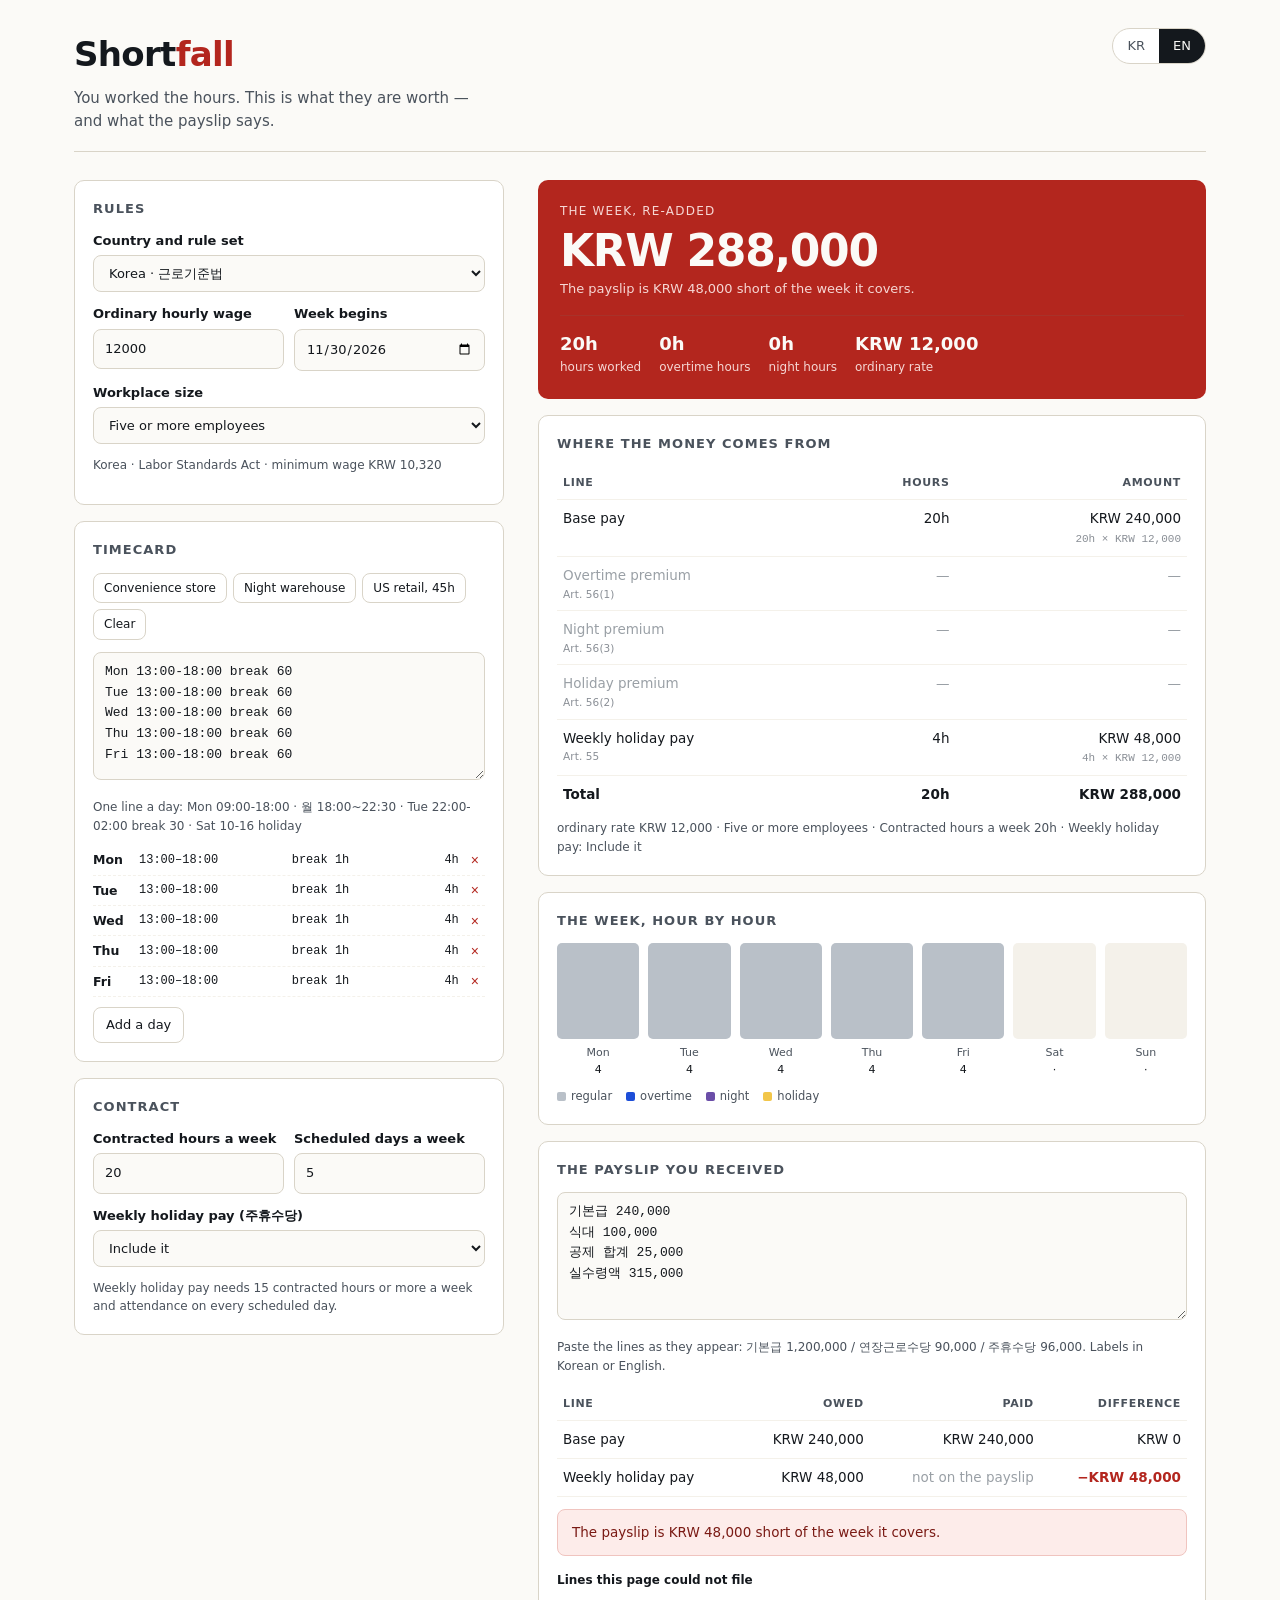
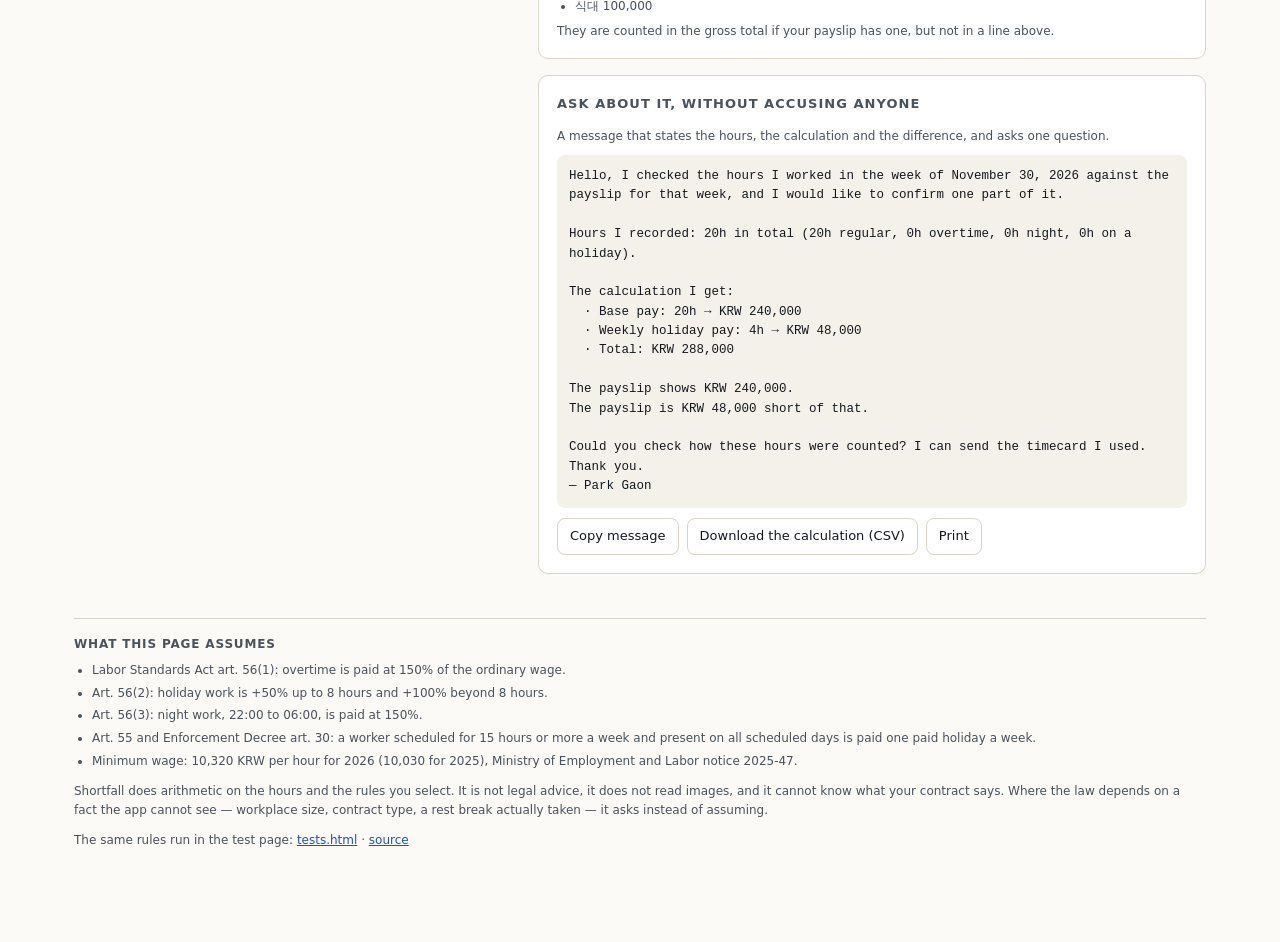
==== commit 9389203f: "Open in the browser's language, and add a Korean README" ====
--- a/docs/index.html
+++ b/docs/index.html
@@ -16,9 +16,9 @@
       <h1>Short<span>fall</span></h1>
       <p data-t="tagline">You worked the hours. This is what they are worth — and what the payslip says.</p>
     </div>
-    <div class="lang" role="group" aria-label="Language">
-      <button type="button" data-lang="en" aria-pressed="true">English</button>
-      <button type="button" data-lang="ko" aria-pressed="false">한국어</button>
+    <div class="lang" role="group" aria-label="Language / 언어">
+      <button type="button" data-lang="ko" aria-pressed="false" aria-label="한국어로 보기">KR</button>
+      <button type="button" data-lang="en" aria-pressed="true" aria-label="Read in English">EN</button>
     </div>
   </header>
 
